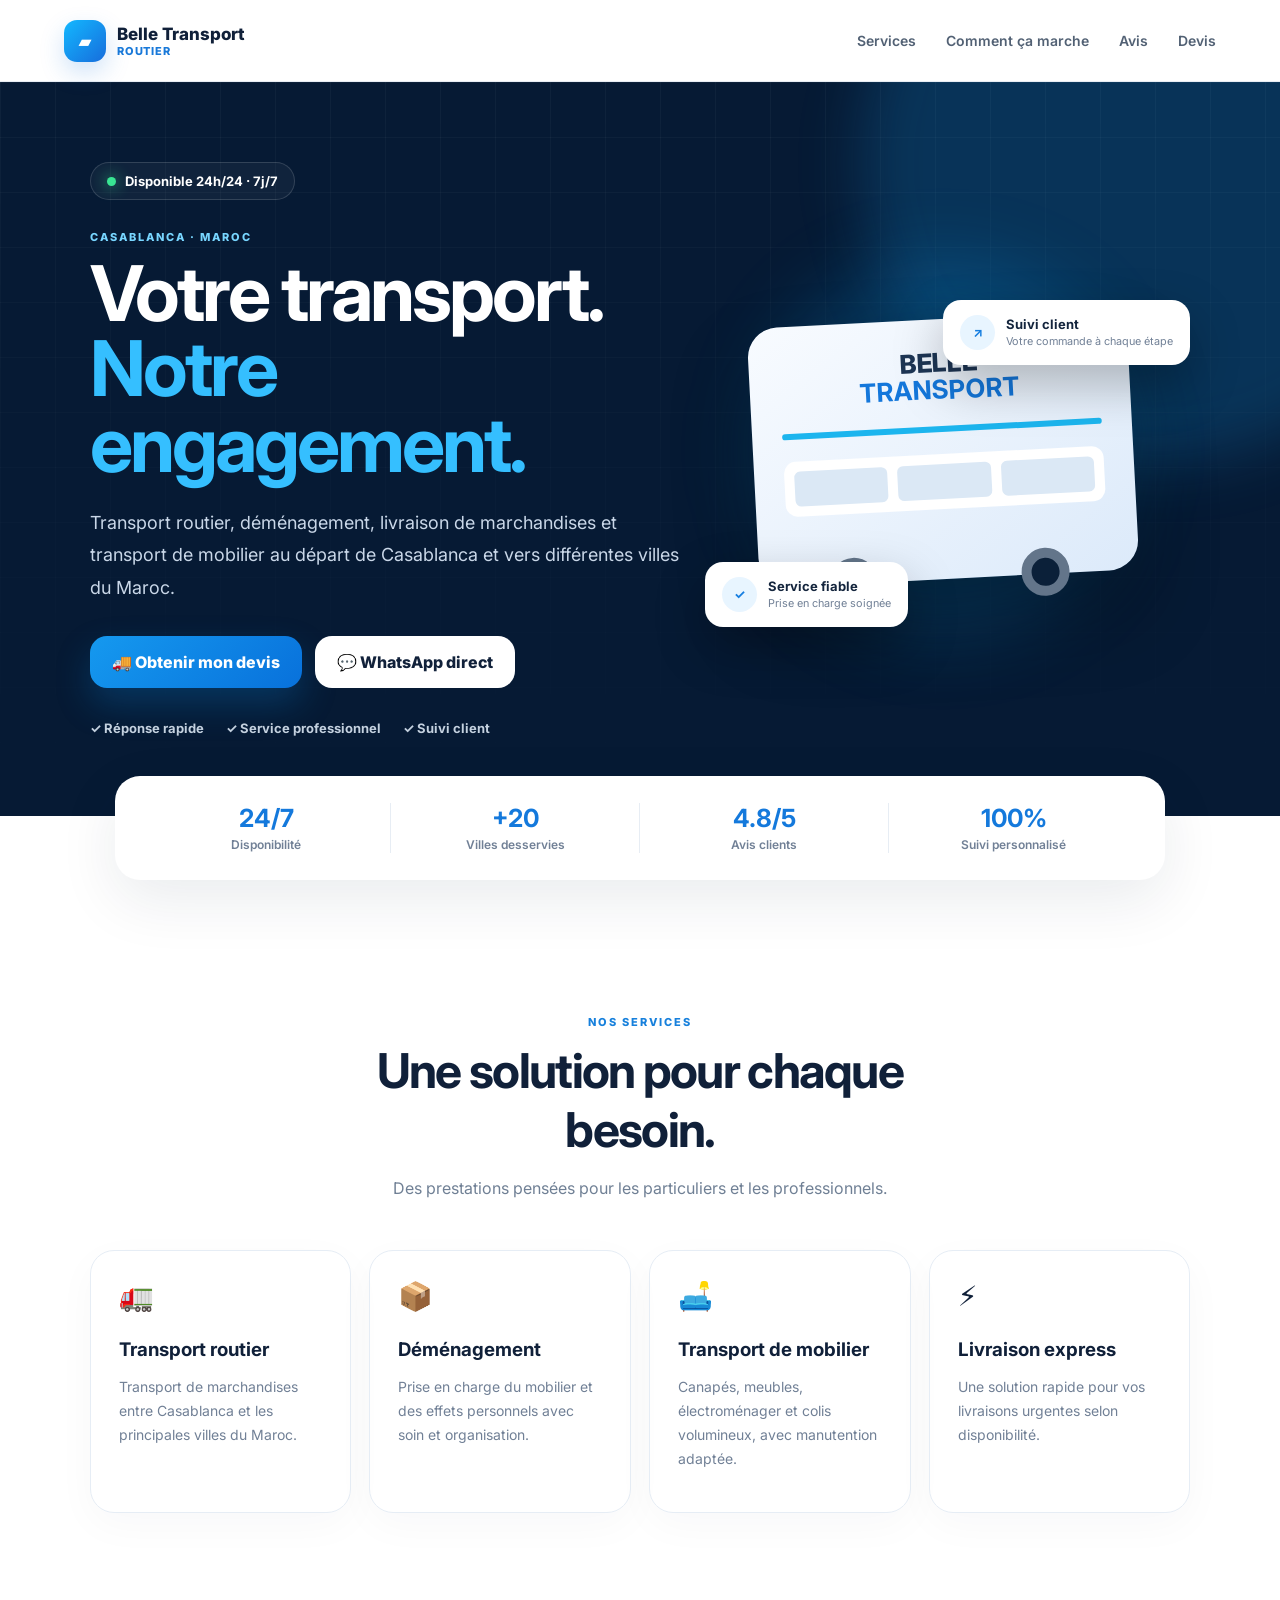
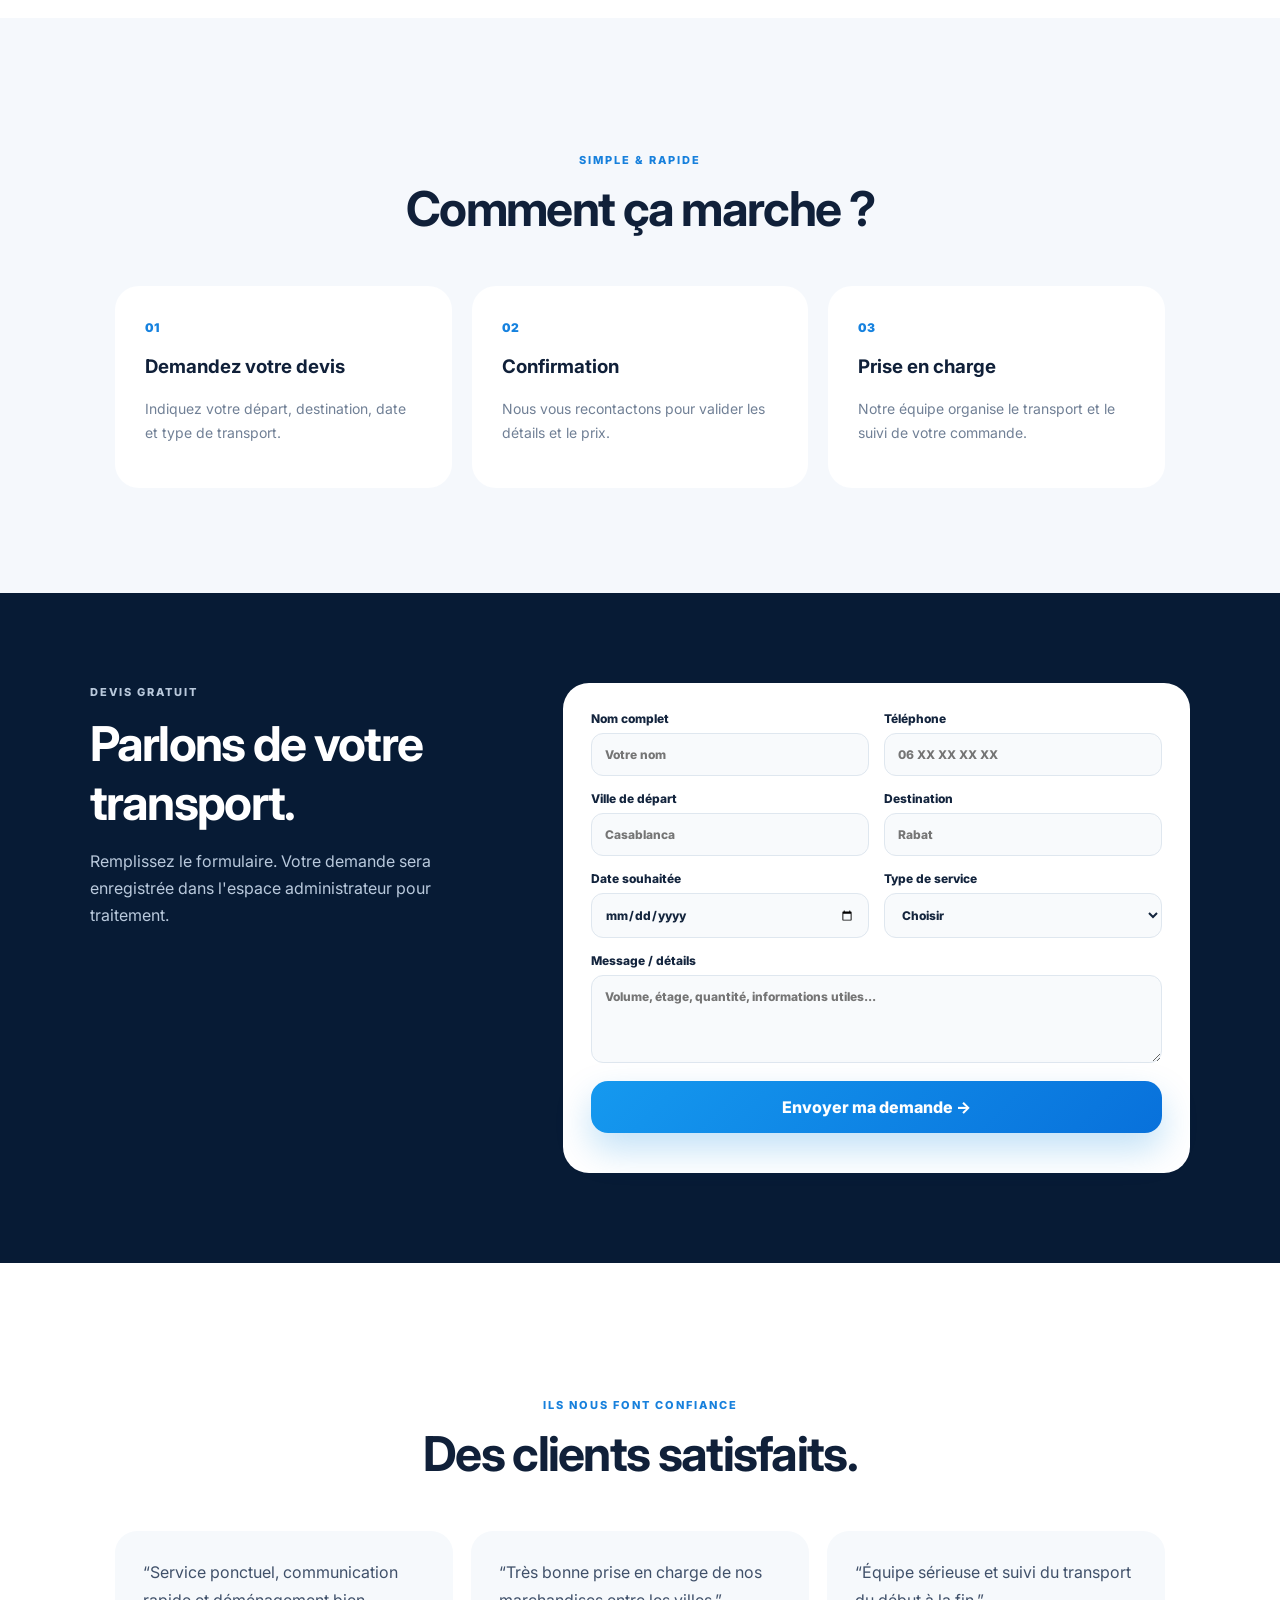
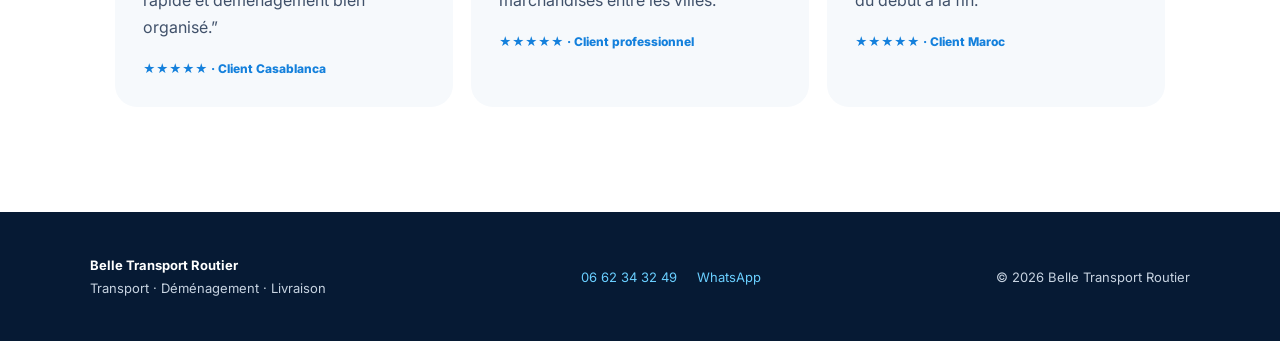
==== index.html @ 60bfd2c5 "Add files via upload" ====
<!DOCTYPE html>
<html lang="fr">
<head>
  <meta charset="UTF-8">
  <meta name="viewport" content="width=device-width, initial-scale=1.0">
  <meta name="theme-color" content="#071a33">
  <title>Belle Transport Routier — Transport & Déménagement</title>
  <meta name="description" content="Transport routier, déménagement et livraison de marchandises au départ de Casablanca et partout au Maroc.">
  <link rel="preconnect" href="https://fonts.googleapis.com">
  <link rel="preconnect" href="https://fonts.gstatic.com" crossorigin>
  <link href="https://fonts.googleapis.com/css2?family=Inter:wght@400;500;600;700;800&display=swap" rel="stylesheet">
  <link rel="stylesheet" href="styles.css">
</head>
<body>
  <header class="site-header">
    <a class="brand" href="#accueil">
      <span class="brand-mark">▰</span>
      <span>Belle Transport <small>Routier</small></span>
    </a>
    <nav class="desktop-nav">
      <a href="#services">Services</a>
      <a href="#fonctionnement">Comment ça marche</a>
      <a href="#avis">Avis</a>
      <a href="#devis">Devis</a>
    </nav>
    <button class="menu-btn" aria-label="Ouvrir le menu">☰</button>
  </header>

  <main>
    <section class="hero" id="accueil">
      <div class="hero-grid"></div>
      <div class="hero-content">
        <div class="availability"><i></i> Disponible 24h/24 · 7j/7</div>
        <p class="eyebrow">CASABLANCA · MAROC</p>
        <h1>Votre transport.<br><span>Notre engagement.</span></h1>
        <p class="hero-text">Transport routier, déménagement, livraison de marchandises et transport de mobilier au départ de Casablanca et vers différentes villes du Maroc.</p>
        <div class="hero-actions">
          <a class="btn btn-primary" href="#devis">🚚 Obtenir mon devis</a>
          <a class="btn btn-light" href="https://wa.me/212662343249?text=Bonjour%20Belle%20Transport%2C%20je%20souhaite%20un%20devis." target="_blank" rel="noopener">💬 WhatsApp direct</a>
        </div>
        <div class="trust-row">
          <span>✓ Réponse rapide</span><span>✓ Service professionnel</span><span>✓ Suivi client</span>
        </div>
      </div>
      <div class="hero-visual" aria-hidden="true">
        <div class="glow"></div>
        <div class="truck-card">
          <div class="truck-top">BELLE<br><b>TRANSPORT</b></div>
          <div class="truck-line"></div>
          <div class="truck-body"><span></span><span></span><span></span></div>
          <div class="truck-wheels"><i></i><i></i></div>
        </div>
        <div class="floating-card reliable"><b>✓</b><div><strong>Service fiable</strong><small>Prise en charge soignée</small></div></div>
        <div class="floating-card tracked"><b>↗</b><div><strong>Suivi client</strong><small>Votre commande à chaque étape</small></div></div>
      </div>
    </section>

    <section class="stats">
      <div><strong>24/7</strong><span>Disponibilité</span></div>
      <div><strong>+20</strong><span>Villes desservies</span></div>
      <div><strong>4.8/5</strong><span>Avis clients</span></div>
      <div><strong>100%</strong><span>Suivi personnalisé</span></div>
    </section>

    <section class="section" id="services">
      <div class="section-head">
        <p class="eyebrow dark">NOS SERVICES</p>
        <h2>Une solution pour chaque besoin.</h2>
        <p>Des prestations pensées pour les particuliers et les professionnels.</p>
      </div>
      <div class="cards">
        <article class="service-card"><div class="icon">🚛</div><h3>Transport routier</h3><p>Transport de marchandises entre Casablanca et les principales villes du Maroc.</p></article>
        <article class="service-card"><div class="icon">📦</div><h3>Déménagement</h3><p>Prise en charge du mobilier et des effets personnels avec soin et organisation.</p></article>
        <article class="service-card"><div class="icon">🛋️</div><h3>Transport de mobilier</h3><p>Canapés, meubles, électroménager et colis volumineux, avec manutention adaptée.</p></article>
        <article class="service-card"><div class="icon">⚡</div><h3>Livraison express</h3><p>Une solution rapide pour vos livraisons urgentes selon disponibilité.</p></article>
      </div>
    </section>

    <section class="process section" id="fonctionnement">
      <div class="section-head">
        <p class="eyebrow dark">SIMPLE & RAPIDE</p>
        <h2>Comment ça marche ?</h2>
      </div>
      <div class="steps">
        <div class="step"><span>01</span><h3>Demandez votre devis</h3><p>Indiquez votre départ, destination, date et type de transport.</p></div>
        <div class="step"><span>02</span><h3>Confirmation</h3><p>Nous vous recontactons pour valider les détails et le prix.</p></div>
        <div class="step"><span>03</span><h3>Prise en charge</h3><p>Notre équipe organise le transport et le suivi de votre commande.</p></div>
      </div>
    </section>

    <section class="quote-section" id="devis">
      <div class="quote-wrap">
        <div>
          <p class="eyebrow">DEVIS GRATUIT</p>
          <h2>Parlons de votre transport.</h2>
          <p>Remplissez le formulaire. Votre demande sera enregistrée dans l'espace administrateur pour traitement.</p>
        </div>
        <form id="quoteForm" class="quote-form">
          <div class="form-grid">
            <label>Nom complet<input name="name" required placeholder="Votre nom"></label>
            <label>Téléphone<input name="phone" required placeholder="06 XX XX XX XX"></label>
            <label>Ville de départ<input name="from" required placeholder="Casablanca"></label>
            <label>Destination<input name="to" required placeholder="Rabat"></label>
            <label>Date souhaitée<input name="date" type="date" required></label>
            <label>Type de service<select name="service" required><option value="">Choisir</option><option>Déménagement</option><option>Transport de marchandises</option><option>Transport de mobilier</option><option>Livraison express</option></select></label>
          </div>
          <label>Message / détails<textarea name="message" rows="4" placeholder="Volume, étage, quantité, informations utiles..."></textarea></label>
          <button class="btn btn-primary full" type="submit">Envoyer ma demande →</button>
          <p id="formStatus" class="form-status"></p>
        </form>
      </div>
    </section>

    <section class="section reviews" id="avis">
      <div class="section-head"><p class="eyebrow dark">ILS NOUS FONT CONFIANCE</p><h2>Des clients satisfaits.</h2></div>
      <div class="review-grid">
        <blockquote>“Service ponctuel, communication rapide et déménagement bien organisé.”<footer>★★★★★ · Client Casablanca</footer></blockquote>
        <blockquote>“Très bonne prise en charge de nos marchandises entre les villes.”<footer>★★★★★ · Client professionnel</footer></blockquote>
        <blockquote>“Équipe sérieuse et suivi du transport du début à la fin.”<footer>★★★★★ · Client Maroc</footer></blockquote>
      </div>
    </section>
  </main>

  <footer class="footer">
    <div><b>Belle Transport Routier</b><p>Transport · Déménagement · Livraison</p></div>
    <div><a href="tel:+212662343249">06 62 34 32 49</a><a href="https://wa.me/212662343249" target="_blank" rel="noopener">WhatsApp</a></div>
    <div>© 2026 Belle Transport Routier</div>
  </footer>

  <script src="app.js"></script>
</body>
</html>
---- styles.css ----
*{box-sizing:border-box}html{scroll-behavior:smooth}body{margin:0;font-family:Inter,system-ui,sans-serif;color:#102039;background:#fff}a{text-decoration:none;color:inherit}button,input,select,textarea{font:inherit}.site-header{height:82px;display:flex;align-items:center;justify-content:space-between;padding:0 5%;position:sticky;top:0;z-index:20;background:rgba(255,255,255,.92);backdrop-filter:blur(18px);border-bottom:1px solid #e8edf4}.brand{display:flex;align-items:center;gap:11px;font-weight:800;font-size:17px}.brand small{display:block;font-size:11px;color:#1979d9;letter-spacing:.8px;text-transform:uppercase}.brand-mark{width:42px;height:42px;border-radius:13px;background:linear-gradient(135deg,#13b8ff,#176ddc);display:grid;place-items:center;color:#fff;box-shadow:0 10px 24px #1675dc35}.desktop-nav{display:flex;gap:30px;color:#526174;font-weight:600;font-size:14px}.desktop-nav a:hover{color:#1479dd}.menu-btn{display:none;border:0;background:#f2f6fa;border-radius:14px;padding:12px 15px;font-size:21px}.hero{min-height:680px;background:#061a34;color:#fff;position:relative;overflow:hidden;display:grid;grid-template-columns:1.1fr .9fr;padding:80px 7%}.hero-grid{position:absolute;inset:0;background-image:linear-gradient(#ffffff09 1px,transparent 1px),linear-gradient(90deg,#ffffff09 1px,transparent 1px);background-size:55px 55px;mask-image:linear-gradient(to bottom,black,transparent)}.hero:after{content:"";position:absolute;width:600px;height:600px;right:-180px;top:-220px;background:#159ce933;border-radius:50%;filter:blur(30px)}.hero-content,.hero-visual{position:relative;z-index:2}.availability{display:inline-flex;gap:9px;align-items:center;padding:10px 16px;border:1px solid #ffffff25;border-radius:999px;background:#ffffff0b;font-weight:700;font-size:13px}.availability i{width:9px;height:9px;background:#39e693;border-radius:50%;box-shadow:0 0 15px #39e693}.eyebrow{letter-spacing:2px;font-size:11px;font-weight:800;color:#78d6ff;margin:30px 0 12px}.eyebrow.dark{color:#1780dc}.hero h1{font-size:clamp(45px,6vw,78px);line-height:.98;letter-spacing:-3px;margin:0 0 25px}.hero h1 span{color:#35bfff}.hero-text{font-size:18px;line-height:1.8;max-width:650px;color:#c9d7e8}.hero-actions{display:flex;gap:13px;flex-wrap:wrap;margin:32px 0}.btn{display:inline-flex;align-items:center;justify-content:center;border:0;border-radius:17px;padding:16px 22px;font-weight:800;cursor:pointer;transition:.2s}.btn:hover{transform:translateY(-2px)}.btn-primary{background:linear-gradient(135deg,#1599ef,#0871db);color:#fff;box-shadow:0 16px 35px #0786df40}.btn-light{background:#fff;color:#11213a}.btn-dark{background:#10223a;color:#fff}.full{width:100%}.trust-row{display:flex;gap:22px;flex-wrap:wrap;color:#c4d1df;font-size:13px;font-weight:700}.hero-visual{display:grid;place-items:center;min-height:500px}.glow{width:380px;height:380px;background:#0aa8ff30;border-radius:50%;filter:blur(35px);position:absolute}.truck-card{width:min(380px,85%);height:260px;background:linear-gradient(145deg,#f8fbff,#dceafa);border-radius:30px;padding:30px;box-shadow:0 40px 80px #0005;transform:rotate(-3deg);color:#1d3554;position:relative}.truck-top{text-align:center;font-size:26px;font-weight:800;line-height:1.05}.truck-top b{color:#1477db}.truck-line{height:6px;background:#1cb5ee;border-radius:9px;margin:22px 0}.truck-body{height:55px;background:#fff;border-radius:12px;display:flex;gap:10px;padding:10px}.truck-body span{flex:1;background:#dbe8f5;border-radius:6px}.truck-wheels{position:absolute;bottom:-22px;left:70px;right:70px;display:flex;justify-content:space-between}.truck-wheels i{width:48px;height:48px;background:#0b2039;border:10px solid #63758a;border-radius:50%}.floating-card{position:absolute;background:#fff;color:#14253d;border-radius:18px;padding:15px 17px;display:flex;gap:11px;align-items:center;box-shadow:0 20px 50px #0004;font-size:13px}.floating-card b{width:35px;height:35px;display:grid;place-items:center;background:#e8f5ff;color:#167ee0;border-radius:50%}.floating-card small{display:block;color:#718096;margin-top:3px}.reliable{left:2%;bottom:19%}.tracked{right:0;top:24%}.stats{display:grid;grid-template-columns:repeat(4,1fr);max-width:1050px;margin:-40px auto 0;position:relative;z-index:4;background:#fff;border-radius:25px;box-shadow:0 20px 60px #10203916;padding:27px}.stats div{text-align:center;border-right:1px solid #e7edf4}.stats div:last-child{border:0}.stats strong{display:block;font-size:25px;color:#1479dc}.stats span{font-size:12px;color:#718096;font-weight:600}.section{padding:105px 7%}.section-head{text-align:center;max-width:650px;margin:0 auto 48px}.section-head h2,.quote-section h2{font-size:clamp(32px,4vw,48px);letter-spacing:-1.7px;margin:0 0 12px}.section-head>p:last-child{color:#708095;line-height:1.7}.cards{max-width:1150px;margin:auto;display:grid;grid-template-columns:repeat(4,1fr);gap:18px}.service-card{padding:28px;border:1px solid #e6edf5;border-radius:24px;box-shadow:0 12px 40px #10203908}.service-card:hover{box-shadow:0 20px 50px #1479dc15;transform:translateY(-3px)}.icon{font-size:28px;margin-bottom:25px}.service-card h3{margin:0 0 10px}.service-card p,.step p{color:#718096;line-height:1.7;font-size:14px}.process{background:#f5f8fc}.steps{max-width:1050px;margin:auto;display:grid;grid-template-columns:repeat(3,1fr);gap:20px}.step{background:#fff;border-radius:24px;padding:30px;position:relative}.step span{color:#1682df;font-size:12px;font-weight:900}.quote-section{padding:90px 7%;background:#071b35;color:#fff}.quote-wrap{max-width:1120px;margin:auto;display:grid;grid-template-columns:.8fr 1.2fr;gap:55px;align-items:start}.quote-section .eyebrow{margin-top:0}.quote-section p{color:#b9c9dc;line-height:1.7}.quote-form{background:#fff;color:#13243d;padding:28px;border-radius:26px}.form-grid{display:grid;grid-template-columns:1fr 1fr;gap:15px}label{font-size:12px;font-weight:800;display:block}input,select,textarea{width:100%;margin-top:7px;border:1px solid #dfe7ef;background:#f8fafc;border-radius:12px;padding:13px;outline:none;color:#14253d}textarea{resize:vertical}.quote-form>label{margin:15px 0}.form-status{margin:12px 0 0!important;font-weight:700}.success{color:#15965a!important}.reviews{background:#fff}.review-grid{max-width:1050px;margin:auto;display:grid;grid-template-columns:repeat(3,1fr);gap:18px}.review-grid blockquote{margin:0;padding:28px;background:#f6f9fc;border-radius:22px;line-height:1.7;color:#40516a}.review-grid footer{margin-top:18px;font-size:12px;font-weight:800;color:#1480dc}.footer{background:#061a34;color:#c7d3e1;padding:45px 7%;display:flex;justify-content:space-between;gap:25px;align-items:center;font-size:13px}.footer b{color:#fff}.footer a{margin-left:20px;color:#6acfff}.footer p{margin:7px 0 0}.admin-body{background:#f4f7fb}.admin-shell{display:grid;grid-template-columns:245px 1fr;min-height:100vh}.sidebar{background:#061a34;color:#fff;padding:27px 18px;position:sticky;top:0;height:100vh}.sidebar .brand{padding:8px}.sidebar nav{margin-top:45px;display:grid;gap:8px}.sidebar nav a{padding:13px 15px;border-radius:12px;color:#aebed0;font-size:13px;font-weight:700}.sidebar nav a.active,.sidebar nav a:hover{background:#ffffff12;color:#fff}.side-note{position:absolute;bottom:30px;left:25px;font-size:11px;color:#91a4ba}.side-note span{color:#32e58f;margin-right:5px}.admin-main{padding:45px 5%;max-width:1500px;width:100%;margin:auto}.admin-top{display:flex;justify-content:space-between;align-items:center;gap:20px}.admin-top h1{font-size:36px;margin:0 0 5px}.admin-top p{color:#718096;margin:0}.admin-stats{display:grid;grid-template-columns:repeat(4,1fr);gap:15px;margin:35px 0}.metric,.panel{background:#fff;border:1px solid #e8eef5;border-radius:20px;box-shadow:0 12px 35px #11223b08}.metric{padding:22px}.metric span,.metric small{display:block;color:#748197;font-size:12px}.metric strong{display:block;font-size:29px;margin:9px 0}.panel{padding:25px;margin-top:20px}.panel-head{display:flex;justify-content:space-between;gap:20px;align-items:center}.panel h2{margin:0 0 6px}.panel-head p{margin:0;color:#7a8798;font-size:13px}.filters{display:flex;gap:10px}.filters input,.filters select{margin:0;width:auto;min-width:170px}.table-wrap{overflow:auto;margin-top:20px}table{width:100%;border-collapse:collapse;min-width:760px}th,td{text-align:left;padding:16px 10px;border-bottom:1px solid #edf1f5;font-size:13px}th{font-size:11px;text-transform:uppercase;color:#8290a2}td small{display:block;color:#8390a0;margin-top:4px}.badge{display:inline-block;padding:7px 10px;border-radius:999px;font-size:11px;font-weight:800}.badge.pending{background:#fff4d7;color:#a36a00}.badge.confirmed{background:#e4f6ff;color:#0872a7}.badge.done{background:#e5f8ed;color:#14804a}.view-btn{border:0;background:#edf5ff;color:#1479dc;border-radius:9px;padding:8px 12px;font-weight:800;cursor:pointer}.empty{text-align:center;color:#8190a2;padding:45px}.admin-warning{background:#fff8e5;color:#775b10;border:1px solid #f2dfa7;border-radius:14px;padding:16px;line-height:1.6;font-size:13px}.modal{position:fixed;inset:0;background:#061a3480;display:grid;place-items:center;padding:20px;z-index:50}.modal.hidden{display:none}.modal-card{background:#fff;border-radius:25px;padding:30px;max-width:650px;width:100%;position:relative;max-height:90vh;overflow:auto}.modal-close{position:absolute;right:18px;top:15px;border:0;background:#f2f5f8;border-radius:50%;width:36px;height:36px;font-size:22px}.detail-grid{display:grid;grid-template-columns:1fr 1fr;gap:15px;margin-top:20px}.detail-grid>div{padding:14px;background:#f6f8fb;border-radius:12px}.detail-grid span{display:block;font-size:10px;color:#7a8797;text-transform:uppercase;font-weight:800;margin-bottom:5px}.detail-grid b{font-size:13px}.full-detail{grid-column:1/-1}.full-detail p{font-size:13px;color:#58687d;line-height:1.6;margin:0}.modal-actions{display:flex;gap:10px;margin-top:20px}.modal-actions .btn{flex:1}
@media(max-width:900px){.desktop-nav{display:none}.menu-btn{display:block}.desktop-nav.open{display:flex;position:absolute;top:82px;left:0;right:0;background:#fff;padding:20px;flex-direction:column;box-shadow:0 20px 30px #0001}.hero{grid-template-columns:1fr;padding:60px 6%}.hero-visual{min-height:390px}.cards{grid-template-columns:1fr 1fr}.stats{margin:0 5%;grid-template-columns:1fr 1fr;gap:15px}.stats div{border:0}.quote-wrap{grid-template-columns:1fr}.steps,.review-grid{grid-template-columns:1fr}.footer{flex-direction:column;align-items:flex-start}.admin-shell{grid-template-columns:1fr}.sidebar{position:relative;height:auto}.sidebar nav{display:flex;overflow:auto;margin-top:20px}.side-note{display:none}.admin-stats{grid-template-columns:1fr 1fr}.admin-top{align-items:flex-start;flex-direction:column}.panel-head{flex-direction:column;align-items:flex-start}.filters{width:100%}.filters input,.filters select{width:100%}}
@media(max-width:550px){.hero h1{font-size:45px;letter-spacing:-2px}.hero-text{font-size:15px}.cards,.form-grid,.detail-grid{grid-template-columns:1fr}.quote-section,.section{padding:70px 5%}.hero-actions .btn{width:100%}.trust-row{font-size:11px}.truck-card{height:230px}.admin-main{padding:30px 4%}.admin-stats{grid-template-columns:1fr 1fr}.metric strong{font-size:23px}.footer{padding:35px 5%}}
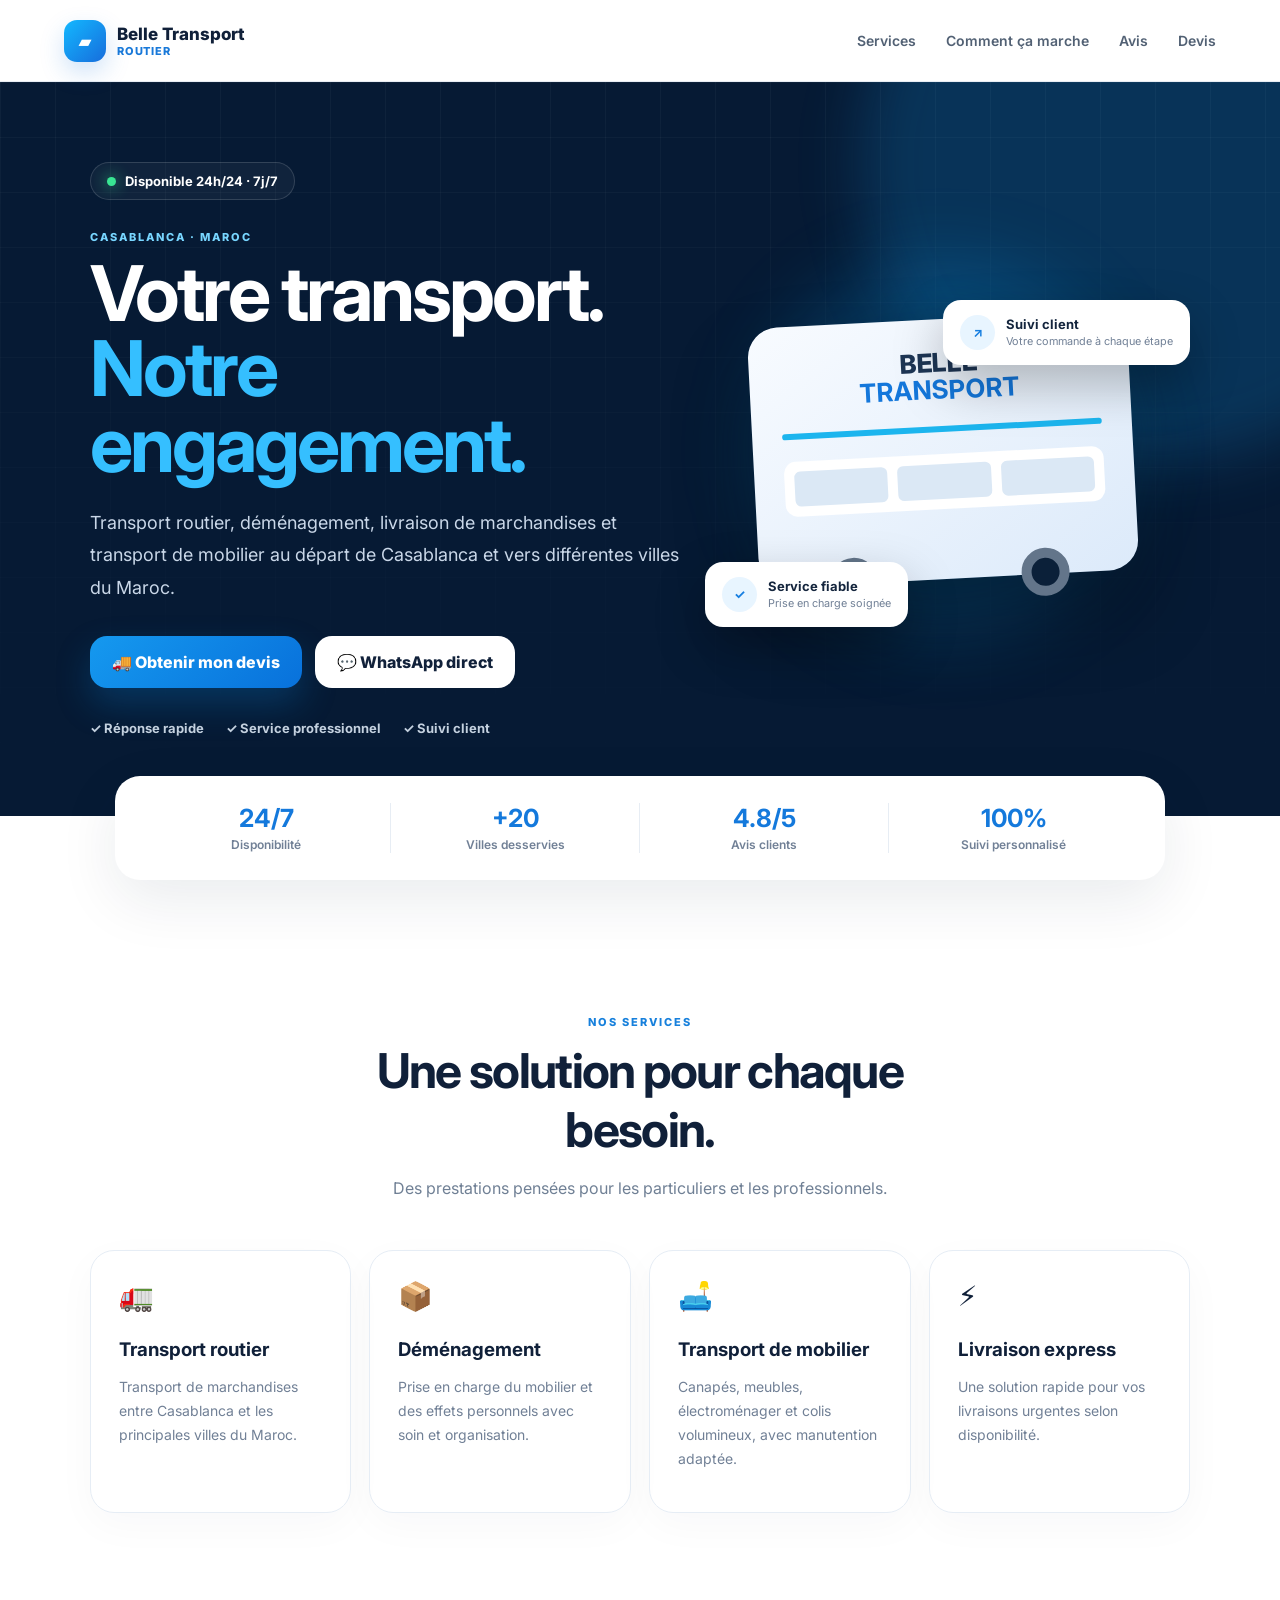
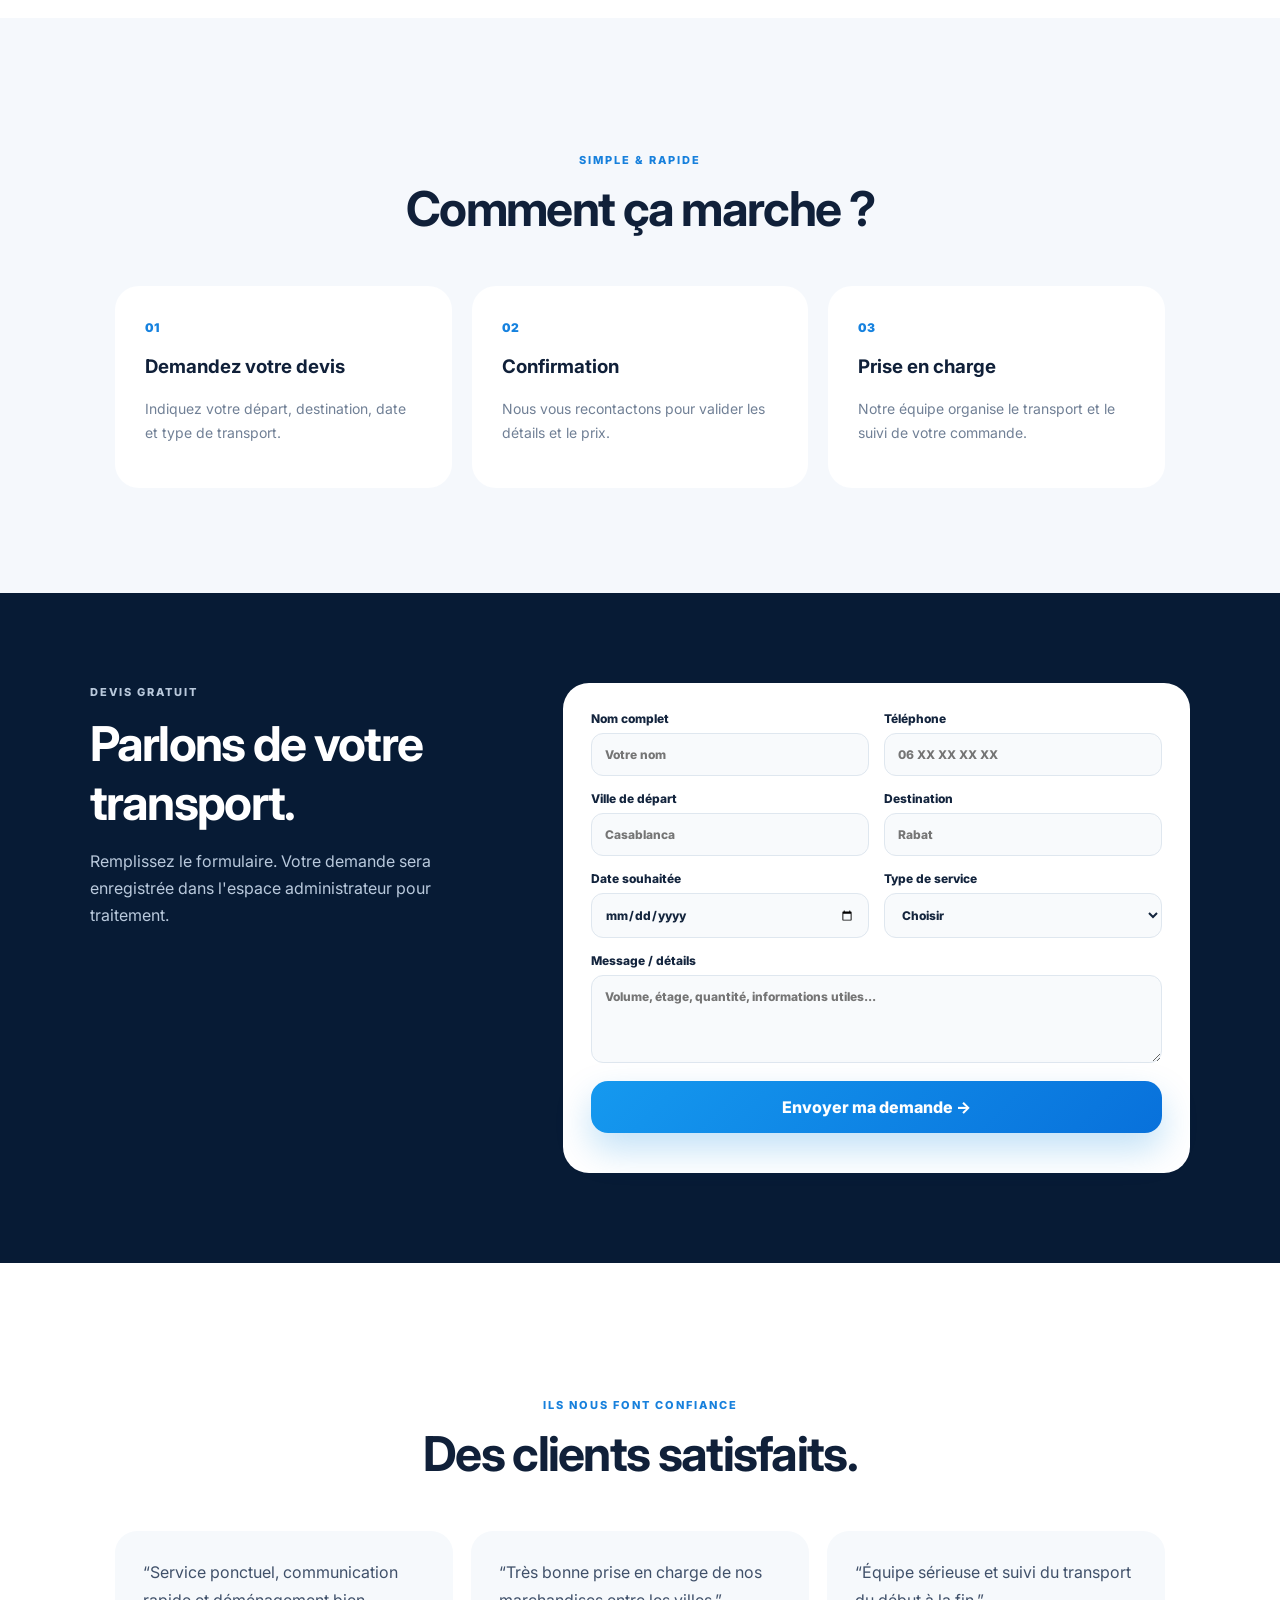
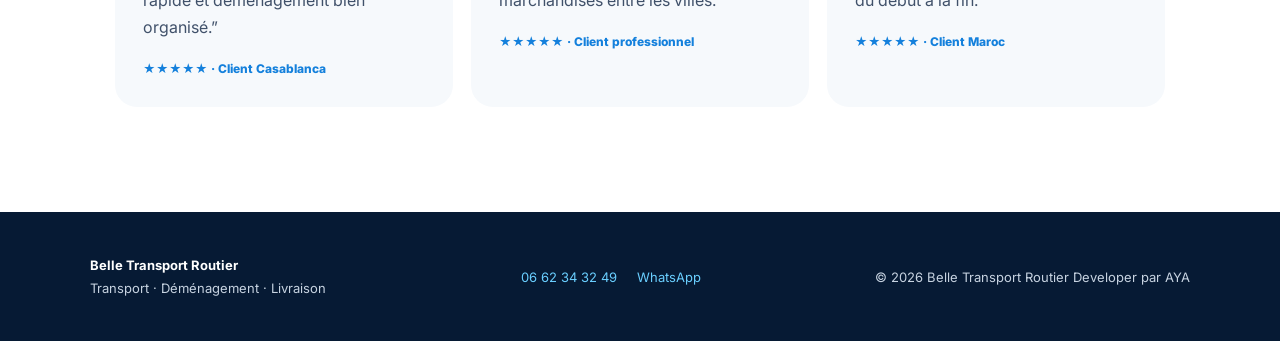
==== commit 9b64784c: "Update footer text to include developer credit" ====
--- a/index.html
+++ b/index.html
@@ -124,9 +124,9 @@
   <footer class="footer">
     <div><b>Belle Transport Routier</b><p>Transport · Déménagement · Livraison</p></div>
     <div><a href="tel:+212662343249">06 62 34 32 49</a><a href="https://wa.me/212662343249" target="_blank" rel="noopener">WhatsApp</a></div>
-    <div>© 2026 Belle Transport Routier</div>
+    <div>© 2026 Belle Transport Routier Developer par AYA</div>
   </footer>
 
   <script src="app.js"></script>
 </body>
-</html>+</html>
